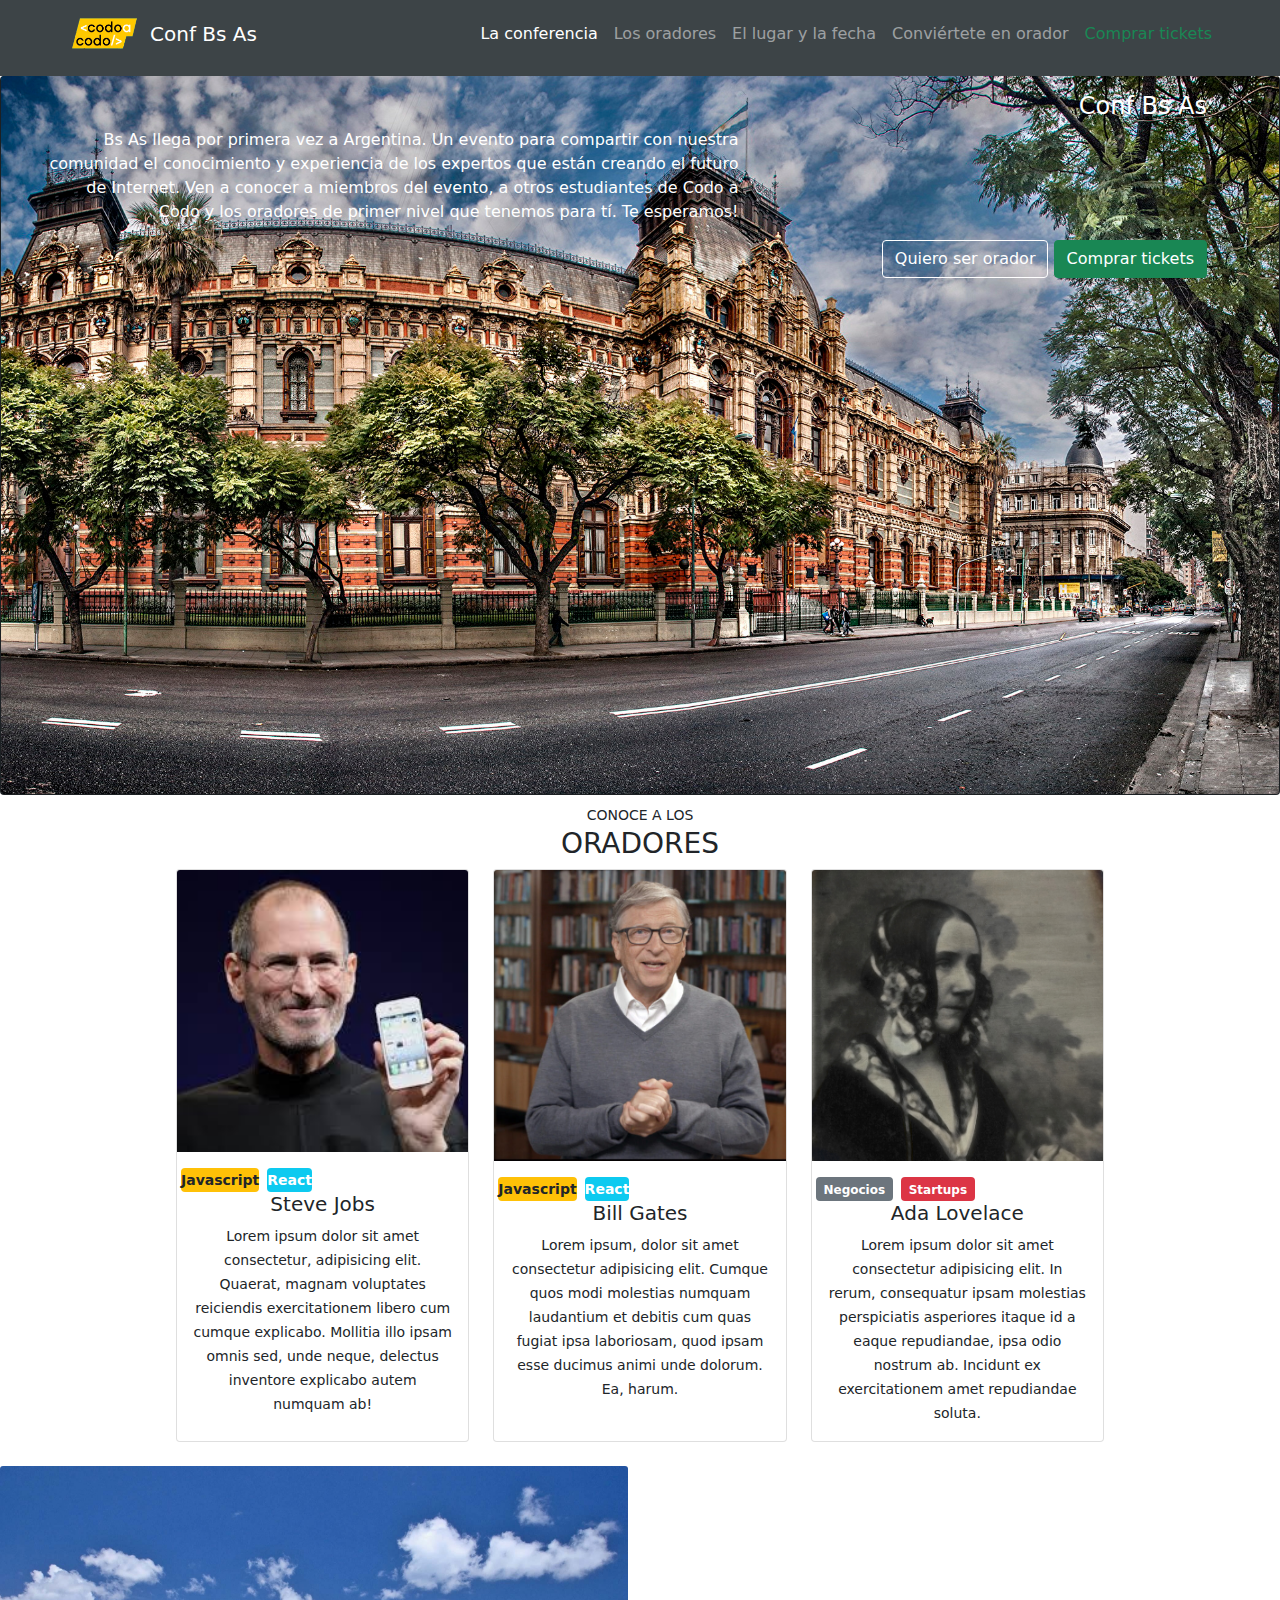
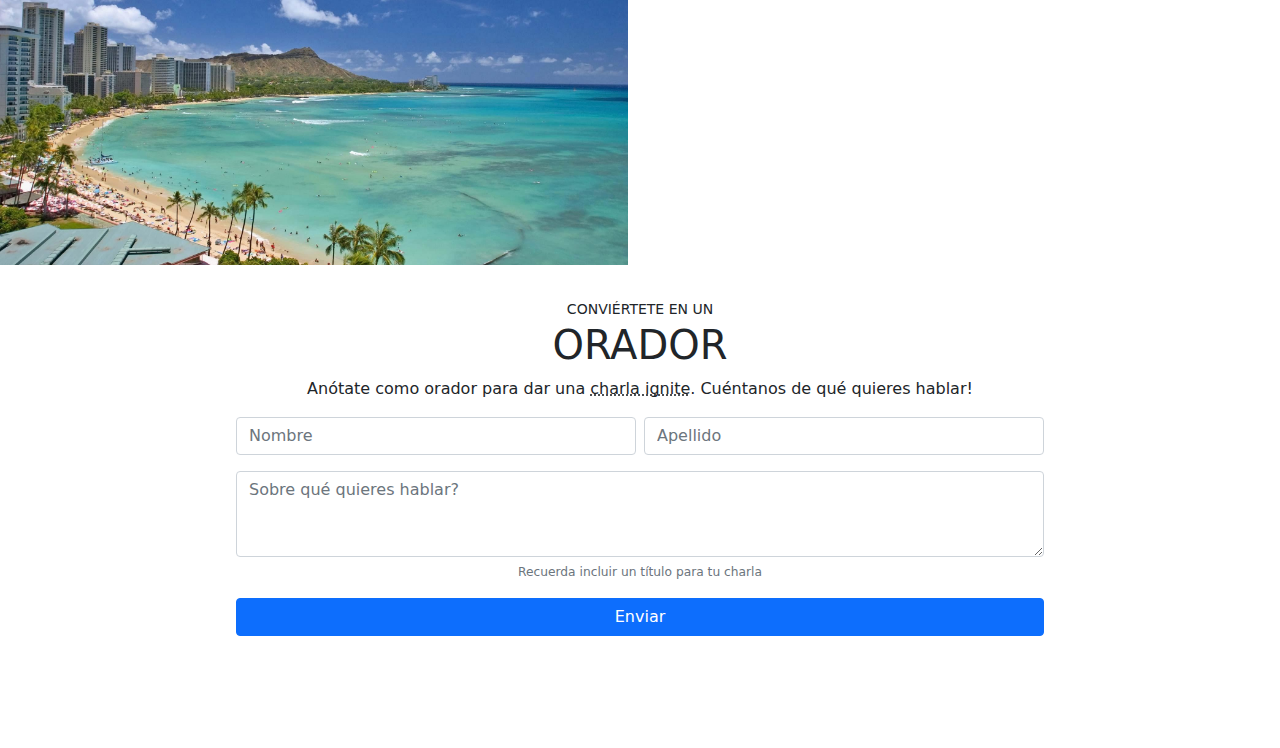
==== index.html @ 67b8865f "Rename Index.html to index.html" ====
<!DOCTYPE html>
<html lang="es">
  <head>
    <meta charset="UTF-8" />
    <meta http-equiv="X-UA-Compatible" content="IE=edge" />
    <meta name="viewport" content="width=device-width, initial-scale=1.0" />
    <link rel="stylesheet" href="Modelo TP 1/Bootstrap.css" />

    <link
        rel="stylesheet"
        href="Modelo TP 1/Estilos.css" 
        integrity="sha384-EVSTQN3/azprG1Anm3QDgpJLIm9Nao0Yz1ztcQTwFspd3yD65VohhpuuCOmLASjC"
        crossorigin="anonymous"
    />

    <title>Conf Bs As</title>
  </head>
  <body>
    <!--  menu -->
    <nav
      class="navbar navbar-expand-lg navbar-light px-5 pb-3"
      style="background-color: #3d4447"
    >
      <div class="container-fluid">
        <img
          src="Imágenes/codoacodo.png"
          width="90em"
          alt="Logo de Codo a Codo"
        />
        <a class="navbar-brand text-white" href="#">Conf Bs As</a>
        <button
          class="navbar-toggler"
          type="button"
          data-bs-toggle="collapse"
          data-bs-target="#navbarNavAltMarkup"
          aria-controls="navbarNavAltMarkup"
          aria-expanded="false"
          aria-label="Toggle navigation"
        >
          <span class="navbar-toggler-icon"></span>
        </button>
        <div
          class="collapse navbar-collapse justify-content-end"
          id="navbarNavAltMarkup"
        >
          <div class="navbar-nav">
            <a class="nav-link active text-white" aria-current="page" href="#"
              >La conferencia</a
            >
            <a class="nav-link text-white-50" href="#">Los oradores</a>
            <a class="nav-link text-white-50" href="#">El lugar y la fecha</a>
            <a class="nav-link text-white-50">Conviértete en orador</a>
            <a class="nav-link text-success" href="compratk.html"
              >Comprar tickets</a
            >
          </div>
        </div>
      </div>
    </nav>

    <!-- Fin del menú  -->

    <!-- Conf Bs As -->
    <div class="card bg-dark text-white border-top-0 degradado">
      <img src="Imágenes/ba1.jpg" class="card-img" alt="Buenos Aires" />
      <div
        class="
          card-img-overlay
          degradado-desc
          text-end
          px-5
          TextoDer
          textoAbajo
        "
      >
        <h4 class="card-title textoAbajo mx-4">Conf Bs As</h4>

        <p
          class="card-text centrado col-md-7 TextoDer textoAbajo"
          style="max-width: fit-content"
        >
          Bs As llega por primera vez a Argentina. Un evento para compartir con
          nuestra comunidad el conocimiento y experiencia de los expertos que
          están creando el futuro de Internet. Ven a conocer a miembros del
          evento, a otros estudiantes de Codo a Codo y los oradores de primer
          nivel que tenemos para tí. Te esperamos!
        </p>

        <a
          href="#"
          class="btn btn-outline-dark text-white border-white textoAbajo"
          >Quiero ser orador</a
        >
        <a href="#" class="btn btn-success textoAbajo me-4">Comprar tickets</a>
      </div>
    </div>

    <!-- Conoce a los oradores y Cards -->
    <div class="container-fluid text-center px-5" style="width: 80%">
      <p class="text-uppercase pt-2 mb-0">
        <small>conoce a los</small>
      </p>
      <p class="h3 text-uppercase">oradores</p>

      <!-- Cards-->
      <div class="card border-0">
        <div class="row row-cols-1 row-cols-md-3 g-4 textizq">
          <div class="col">
            <div class="card h-100">
              <img
                src="Imágenes/steve.jpg"
                class="card-img-top"
                alt="Steve Jobs"
              />
              <div class="card-body">
                <div class="container px-5 py-0">
                  <div class="row ms-0 position-absolute start-0">
                    <div
                      class="
                        col
                        card-text
                        bg-warning
                        rounded
                        mx-1
                        p-0
                        text-center
                      "
                    >
                      <small><strong>Javascript</strong></small>
                    </div>
                    <div
                      class="
                        col
                        card-text
                        bg-info
                        rounded
                        mx-1
                        p-0
                        text-center text-white
                      "
                    >
                      <small><strong>React</strong></small>
                    </div>
                  </div>
                </div>
                <br />
                <h5 class="card-title">Steve Jobs</h5>
                <p class="card-text">
                  <small>
                    Lorem ipsum dolor sit amet consectetur, adipisicing elit.
                    Quaerat, magnam voluptates reiciendis exercitationem libero
                    cum cumque explicabo. Mollitia illo ipsam omnis sed, unde
                    neque, delectus inventore explicabo autem numquam ab!
                  </small>
                </p>
              </div>
            </div>
          </div>
          <div class="col">
            <div class="card h-100">
              <img
                src="Imágenes/bill.jpg"
                class="card-img-top"
                alt="Bill Gates"
              />
              <div class="card-body">
                <div class="container px-5 py-0">
                  <div class="row ms-0 position-absolute start-0">
                    <div
                      class="
                        col
                        card-text
                        bg-warning
                        rounded
                        mx-1
                        p-0
                        mb-0
                        text-center
                      "
                    >
                      <small><strong>Javascript</strong></small>
                    </div>
                    <div
                      class="
                        col
                        card-text
                        bg-info
                        rounded
                        text-white
                        mx-1
                        p-0
                        mb-0
                        text-center
                      "
                    >
                      <small><strong>React</strong></small>
                    </div>
                  </div>
                </div>
                <br />
                <h5 class="card-title">Bill Gates</h5>
                <p class="card-text">
                  <small>
                    Lorem ipsum, dolor sit amet consectetur adipisicing elit.
                    Cumque quos modi molestias numquam laudantium et debitis cum
                    quas fugiat ipsa laboriosam, quod ipsam esse ducimus animi
                    unde dolorum. Ea, harum.
                  </small>
                </p>
              </div>
            </div>
          </div>
          <div class="col">
            <div class="card h-100">
              <img
                src="Imágenes/ada.jpeg"
                class="card-img-top"
                alt="Ada Lovelace"
              />
              <div class="card-body">
                <div class="container px-5 py-0">
                  <div class="row ms-0 position-absolute start-0">
                    <div
                      class="
                        col
                        card-text
                        bg-secondary
                        rounded
                        mx-1
                        p-0
                        mb-0
                        text-center text-white
                      "
                    >
                      <span class="badge badge-warning">Negocios</span>
                    </div>
                    <div
                      class="
                        col
                        card-text
                        bg-danger
                        rounded
                        text-white
                        mx-1
                        p-0
                        mb-0
                        text-center
                      "
                    >
                      <span class="badge badge-warning">Startups</span>
                    </div>
                  </div>
                </div>
                <br />

                <h5 class="card-title">Ada Lovelace</h5>
                <p class="card-text">
                  <small>
                    Lorem ipsum dolor sit amet consectetur adipisicing elit. In
                    rerum, consequatur ipsam molestias perspiciatis asperiores
                    itaque id a eaque repudiandae, ipsa odio nostrum ab.
                    Incidunt ex exercitationem amet repudiandae soluta.
                  </small>
                </p>
              </div>
            </div>
          </div>
        </div>
      </div>
    </div>
    <!-- Final de las cards -->

    <!-- Bs As - Octubre -->
    <br />
    <div class="container-fluid">
      <div class="row justify-content-center text-white divDoble">
        <div class="col-6 d-inline ps-0">
          <img src="Imágenes/honolulu.jpg" alt="Honolulu" class="card-img-top" />
        </div>
        <div class="col-6 d-inline divDoble">
          <br />
          <p class="h4">Bs As - Octubre</p>
          <p>
            Buenos Aires es la provincia y localidad más grande del estado de
            Argentina, en los Estados Unidos. Honolulu es la más sureña de entre
            las principales ciudades estadounidenses. Aunque el nombre de
            Honolulu se refiere al área urbana en la costa sureste de la isla de
            Oahu, la ciudad y el condado de Honolulu han formado una ciudad
            condado consolidada que cubre toda la ciudad (aproximadamente 600
            km<sup>2</sup>. de superficie).
          </p>
          <a href="#" class="btn btn-outline-dark text-white border-white">
            Conocé más
          </a>
        </div>
      </div>
    </div>
    <br />

    <!-- Formulario de registro de oradores -->
    <div class="container-fluid text-center" px-5 style="width: 65%">
      <p class="text-uppercase pt-2 mb-0">
        <small>conviértete en un</small>
      </p>
      <p class="h1 text-uppercase">orador</p>
      <p>
        Anótate como orador para dar una
        <abbr title="attribute">charla ignite</abbr>. Cuéntanos de qué quieres
        hablar!
      </p>
      <div class="row g-2">
        <div class="col-md">
          <div class="mb-3">
            <input
              type="text"
              class="form-control"
              id="inputNombre"
              placeholder="Nombre"
            />
          </div>
        </div>
        <div class="col-md">
          <div class="mb-3">
            <input
              type="text"
              class="form-control"
              id="inputApellido"
              placeholder="Apellido"
            />
          </div>
        </div>
      </div>

      <div class="mb-3">
        <textarea
          class="form-control"
          id="exampleFormControlTextarea1"
          rows="3"
          placeholder="Sobre qué quieres hablar?"
        ></textarea>
        <p class="form-text alineadoIzq">
          <small>Recuerda incluir un título para tu charla</small>
        </p>
      </div>
      <div class="d-grid gap-2">
        <button class="btn btn-primary botonEnviar" type="button">
          Enviar
        </button>
      </div>
    </div>
    <br />

    <!-- Pie de página -->
    <footer class="container-fluid pie text-white pt-4">
      <div class="container-fluid text-center">
        <div class="row">
          <div class="col">
            <p><small>Preguntas frecuentes</small></p>
          </div>
          <div class="col">
            <p><small>Contáctanos</small></p>
          </div>
          <div class="col">
            <p><small>Prensa</small></p>
          </div>
          <div class="col">
            <p><small>Conferencias</small></p>
          </div>
          <div class="col">
            <p><small>Términos y condiciones</small></p>
          </div>
          <div class="col">
            <p><small>Privacidad</small></p>
          </div>
          <div class="col">
            <p><small>Estudiantes</small></p>
          </div>
        </div>
      </div>
    </footer>

    <script
      src="Modelo TP 1/Estilos.css"
      integrity="sha384-MrcW6ZMFYlzcLA8Nl+NtUVF0sA7MsXsP1UyJoMp4YLEuNSfAP+JcXn/tWtIaxVXM"
      crossorigin="anonymous"
    ></script>
  </body>
</html>
---- Modelo TP 1/Estilos.css ----
.degradado {
    background: black;
    padding: 0px;
    position: relative;
    text-align: center;
    width: 100%;
  }
  
  .degradado img {
    opacity: 1;
    transition: 0.5s opacity;
  }
  
  .degradado .degradado-desc {
    background-color: rgba(0, 0, 0, 0.6);
    bottom: 0px;
    color: white;
    font-size: 1.2em;
    left: 0px;
    padding: 10px 15px;
    position: absolute;
    transition: 0.5s padding;
    text-align: center;
    width: 100%;
  }
  
  .degradado:hover img {
    opacity: 0.7;
  }
  
  .centrado {
    text-align: right;
    padding: 0.5em;
  }
  
  .textizq {
    text-align: left;
    padding: 0.5em;
  }
  
  .TextoDer {
    position: inherit;
    left: 40%;
    font-size: 1.5vw;
  }
  
  .textoAbajo {
    position: relative;
    bottom: -35%;
  }
  
  .texto-negro {
    color: black;
  }
  
  .alineadoIzq {
    text-align: left;
    padding: 0em;
  }
  
  .divDoble {
    /*da color de fondo al div que contiene la imagen de honolulu y el texto */
    background-color: #3d4447;
    max-width: auto;
    min-width: 300;
  }
  
  .botonEnviar {
    /*redefine el color del botón enviar*/
    background-color: #95c842 !important;
    border-color: #95c842 !important;
  }
  
  .pie {
    background-color: #1c445a;
  }
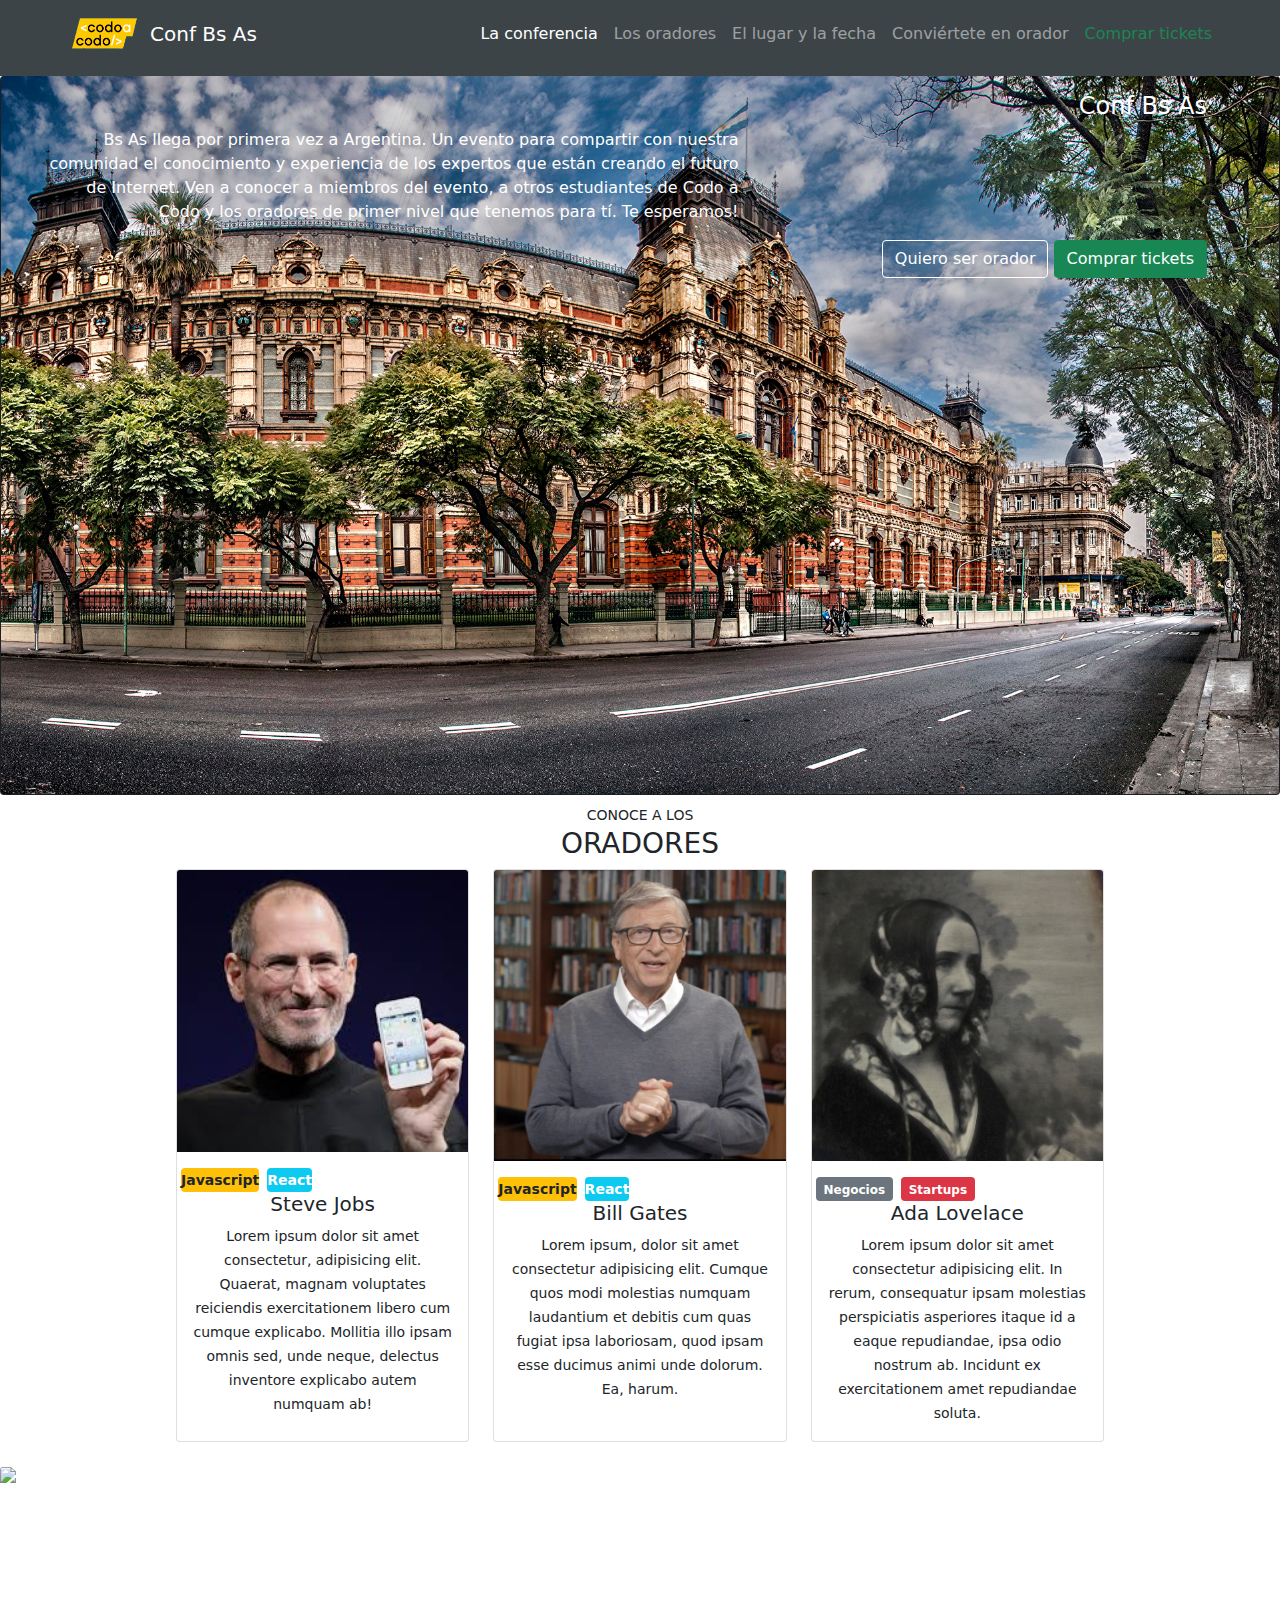
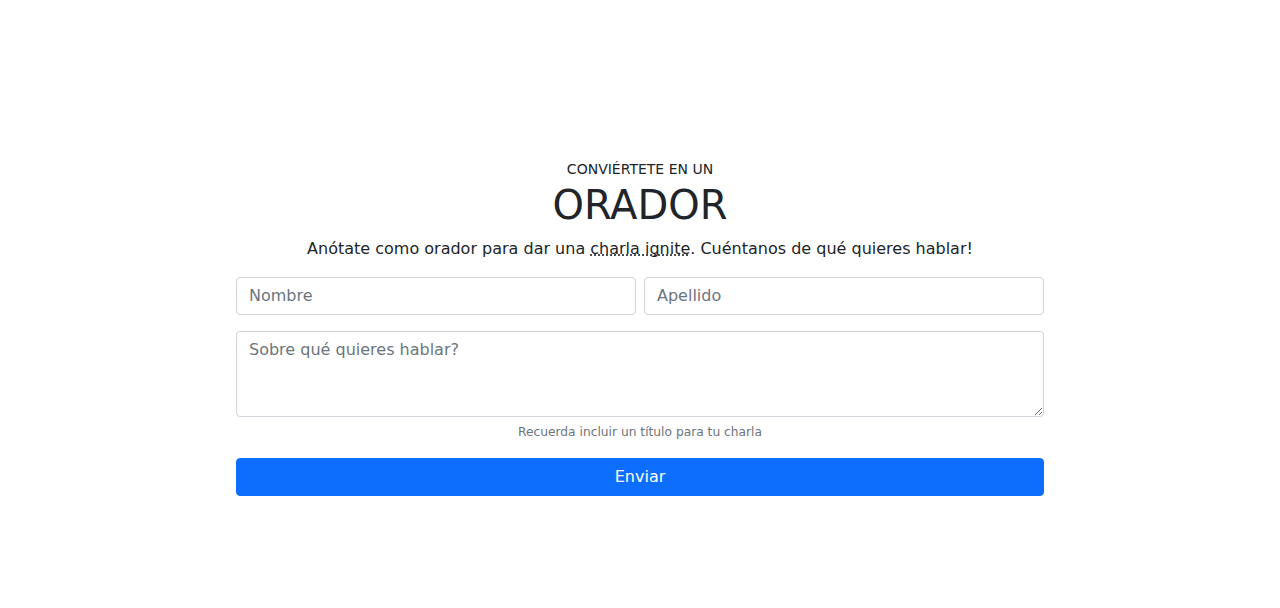
==== commit fa054f3e: "Rename index2.html to index.html" ====
--- a/index.html
+++ b/index.html
@@ -4,11 +4,11 @@
     <meta charset="UTF-8" />
     <meta http-equiv="X-UA-Compatible" content="IE=edge" />
     <meta name="viewport" content="width=device-width, initial-scale=1.0" />
-    <link rel="stylesheet" href="Modelo TP 1/Bootstrap.css" />
+    <link rel="stylesheet" href="Modelo2/bootstrap.css" />
 
     <link
         rel="stylesheet"
-        href="Modelo TP 1/Estilos.css" 
+        href="Modelo2/estilos2.css" 
         integrity="sha384-EVSTQN3/azprG1Anm3QDgpJLIm9Nao0Yz1ztcQTwFspd3yD65VohhpuuCOmLASjC"
         crossorigin="anonymous"
     />
@@ -275,7 +275,7 @@
     <div class="container-fluid">
       <div class="row justify-content-center text-white divDoble">
         <div class="col-6 d-inline ps-0">
-          <img src="Imágenes/honolulu.jpg" alt="Honolulu" class="card-img-top" />
+          <img src=Imágenes/honolulu.jpg" alt="Honolulu" class="card-img-top" />
         </div>
         <div class="col-6 d-inline divDoble">
           <br />
@@ -380,7 +380,7 @@
     </footer>
 
     <script
-      src="Modelo TP 1/Estilos.css"
+      src="Modelo2/estilos2.css"
       integrity="sha384-MrcW6ZMFYlzcLA8Nl+NtUVF0sA7MsXsP1UyJoMp4YLEuNSfAP+JcXn/tWtIaxVXM"
       crossorigin="anonymous"
     ></script>
--- a/Modelo2/estilos2.css
+++ b/Modelo2/estilos2.css
@@ -0,0 +1,523 @@
+* {
+    box-sizing: border-box;
+}
+
+body {
+    width: 100%;
+}
+
+footer {
+    width: 100%;
+}
+
+.header {
+    background-color: rgba(52,57,63,255);
+    padding-top: 10px;
+    padding-bottom: 10px;
+    display: flex;
+    padding-left: 100px;
+    width: 100%;
+}
+
+.logo {
+    height: 30%;
+}
+
+
+.codoacodo {
+    width: 140px; 
+    height: 80px;
+}
+
+.linksheader2 {
+    display:flex;
+    flex-direction: row;
+    justify-content: space-between;
+    width: 70%;
+    list-style-type: none;
+    padding-left: 400px;
+    font-size: 20px;
+    margin-top: 18px;
+    
+}
+
+linksheader2:active {
+    color: white;
+}
+
+.tickets {
+    color: rgba(69,131,85,255);
+    font-weight: 600;
+}
+
+a.tickets:hover {
+    color: rgba(43,165,70,255);
+}
+
+.conferencia {
+    color: white;
+    font-weight: 450;
+}
+
+a.conferencia:hover {
+    color: white;
+}
+
+.oradores {
+    color: darkgray;
+    font-weight: 450;
+}
+
+a.oradores:hover {
+    color: white;
+}
+
+.lugaryfecha {
+    color: darkgray;
+    font-weight: 450;
+}
+
+a.lugaryfecha:hover {
+    color: white;
+}
+
+.orador {
+    color: darkgray;
+    font-weight: 450;
+}
+
+a.orador:hover {
+    color: white;
+}
+
+.codoacodo {
+    margin-left: 100px;
+    margin-right: 10px;
+    text-decoration: none;
+}
+
+.confbsas {
+    justify-content: center;
+    margin-top: 18px;
+    color: white;
+    font-weight:350;
+}
+
+#ba1 {
+	text-align: center;
+	background-position: center center;
+	background-size: cover;
+	background-repeat: no-repeat;
+	position: absolute;
+    filter: brightness(0.5);
+    top: 0px;
+    left: 0px;
+    z-index: -1;
+    width: 100%;
+    
+}
+
+.conf {
+    color: white;
+    text-align: right;
+    padding-top: 400px;
+    padding-right: 175px;
+}
+
+.texto {
+    color: white;
+    text-align: right;
+    padding-right: 175px;
+    margin-top: 10px;
+    font-weight: 100px;
+    padding-left: 950px;
+
+}
+.texto h4 {
+    font-weight: normal;
+}
+
+.buttons {
+    padding-left: 1300px;
+    margin-bottom: 310px;
+}
+
+.btn-outline-light {
+    font-size: 23px;
+    margin-right: 15px;
+}
+
+.btn-success {
+    font-size: 23px;
+    background-color: rgba(45,161,72,255);
+}
+
+.allcards {
+    display: flex;
+    flex-direction: row;
+    margin-bottom: 20px;
+}
+
+.card1 {
+    margin-left: 300px;
+    margin-right: 50px;
+    width: 25rem; 
+    border: 1px solid rgba(0,0,0,.125);
+}
+
+.card2 {
+    margin-right: 50px;
+    width: 25rem; 
+    border: 1px solid rgba(0,0,0,.125);
+}
+
+.card3 {
+    width: 25rem; 
+    border: 1px solid rgba(0,0,0,.125);
+}
+
+.container {
+    padding-left: 0%;
+    display: flex;
+    flex-direction: row;
+    box-sizing: border-box;
+}
+
+.col-6.themed-grid-col {
+    width: 72%;
+}
+
+.col-6.themed-grid-col.text {
+    width: 72%; 
+    background-color: rgba(53,58,64,255); 
+    color: white; 
+    border-left: 0.5px solid gray;
+}
+
+.bsasoctubre {
+    margin-left: 20px;
+    padding-top: 20px;
+}
+
+.bsastexto {
+    padding-left: 20px;
+    font-weight: 100px;
+    font-size: 19.2px;
+    padding-right: 20px;
+}
+
+.titulo {
+    margin-left: 500px; 
+    margin-top: 5px; 
+    color: rgba(154,151,158,255)
+}
+
+.nombre {
+    margin-left: 500px
+}
+
+.apellido {
+    margin-right: 500px;
+}
+
+.form-floating {
+    margin-left: 500px; 
+    margin-right: 500px;
+}
+
+.enviar {
+    margin-left: 500px; 
+    margin-right: 500px; 
+    width: 48%; 
+    background-color: rgba(150,201,62,255); 
+    border-color: rgba(150,201,62,255); 
+    margin-bottom: 30px;
+}
+
+.footer {
+    text-align: center;
+    background: linear-gradient(70deg, rgba(26,54,68,255), rgba(27,82,113,255));
+    display: flex;
+    color:white;
+    flex-direction: row;
+    padding-left: 300px;
+    padding-right: 300px;
+    justify-content: space-between;
+    list-style-type: none;
+    padding-top: 20px;
+    padding-bottom: 20px;
+    font-size: 20px;
+    align-items: center;
+    position: relative;
+    width: 100%;
+    margin-bottom: 0%;
+
+}
+
+.condiciones {
+    width: 8%; 
+    line-height: 150%
+}
+
+.conferencias {
+    width: 7%;
+}
+
+.privacidad {
+    width: 7%;
+}
+
+.estudiantes {
+    width: 7%;
+}
+
+.prensa {
+    width: 7%;
+}
+
+.preguntas {
+    width: 7%;
+    line-height: 150%;
+    margin-top: 5px;
+}
+
+/*.contacto {
+    justify-content: center;
+    display: flex;
+    width: 7%;
+}*/
+
+.navbar {
+    display: none;
+}
+
+@media only screen and (max-width: 768px) {
+
+    /* For mobile phones: */
+
+    .codoacodo {
+        padding: 0%;
+        margin-left: 0;
+        margin-right: 0;
+        margin-top: 20px;
+
+    }
+
+    .logo {
+        padding-left: 23%;
+    }
+
+    .linksheader2 {
+        display: none;
+    }
+
+    .bg-dark {
+        background-color: rgba(52,57,63,255);
+    }
+
+    .linksheader1 {
+        list-style-type: none;
+        padding: 5%;
+        background-color: rgba(52,57,63,255);
+        font-size: 15px;
+        margin-bottom: 0px;
+    }
+
+    .confbsas {
+        display: none;
+    }
+
+    .header {
+        font-size: 10px;
+        padding: 0%;
+        background-color: rgba(52,57,63,255);
+
+    }
+
+    .conferencia {
+        margin: 10px 0;
+    }
+    .oradores {
+        margin: 10px 0;
+    }
+    .lugaryfecha {
+        margin: 10px 0;
+    }
+    .orador {
+        margin: 10px 0;
+    }
+    .tickets {
+        margin: 10px 0;
+    }
+    
+    
+    .navbar {
+        text-decoration: none;
+        display: block;
+        margin: 30px 30px;
+        background-color: rgba(52,57,63,255);
+        padding: 0%;
+    }
+
+    .navbar-toggler {
+        background-color: black;
+        padding: 0.90rem 1.5rem;
+    }
+
+    .navbar-collapse.collapse.show {
+        width: 200%;
+    }
+
+    #ba1 {
+        width: 200%;
+        height: 100%;
+        margin-top: 100px;
+    }
+
+    .conf {
+        text-align: center;
+        margin-left: 10px;
+        padding-top: 30%;
+    }
+
+    .texto {
+        text-align: left;
+        padding-left: 20px;
+        padding-right: 0;
+        width: 100%;
+    }
+
+    .buttons {
+        padding: 0;
+        font-size: 20px;
+        margin-bottom: 200px;
+    }
+
+    .allcards {
+        display: block;
+        font-size: 10px;
+    }
+
+    .card1 {
+        width: 80%;
+        margin: 0%;
+        size: 200px;
+        margin-left: 45px;
+        margin-bottom: 10px;
+    }
+    
+    .card2 {
+        width: 80%;
+        margin-left: 45px;
+        margin-bottom: 10px;
+    }
+
+    .card3 {
+        width: 80%;
+        margin-left: 45px;
+    }
+
+    .btn-outline-light {
+        font-size: 15px;
+        margin-left: 20px;
+    }
+
+    .btn-success {
+        font-size: 15px;
+    }
+
+    .container {
+        display: block;
+    }
+
+    .col-6.themed-grid-col {
+        width: 100%;
+    }
+
+    .col-6.themed-grid-col.text {
+        width: 100%;
+        border-left: none;
+        border-top: 1px white;
+    }
+
+    .hawaii {
+        width: 70%;
+        height: 50%;
+
+    }
+
+    .bsasoctubre {
+        padding-top: 10px;
+    }
+
+    .bsastexto {
+        text-align: left;
+        font-size: 15px;
+        margin: 0%
+    }
+
+    .titulo {
+        margin-left: 5px;
+    }
+
+    .enviar {
+        margin-left: 5px;
+        margin-right: 0;
+    }
+
+    .nombre {
+        margin-left: 0;
+        width: 50%;
+        font-size: 10px;
+    }
+
+    .apellido {
+        margin-right: 0;
+        font-size: 10px;
+    }
+
+    .form-floating {
+        margin-left: 5px;
+        margin-right: 0px;
+    }
+
+    .footer {
+        font-size: 18px;
+        display: inline-block;
+        text-align: center;
+        padding-left: 0%;
+        padding-right: 0%;
+
+    }
+
+    .contacto {
+        width: 100%;
+        /*margin-left: 35%;*/
+    }
+
+    .preguntas {
+        width: 100%;
+    }
+    .condiciones {
+        width: 100%; 
+        line-height: 150%
+    }
+    
+    .conferencias {
+        width: 100%;
+    }
+    
+    .privacidad {
+        width: 100%;
+    }
+    
+    .estudiantes {
+        width: 100%;
+    }
+    
+    .prensa {
+        width: 100%;
+    }
+    
+
+}
